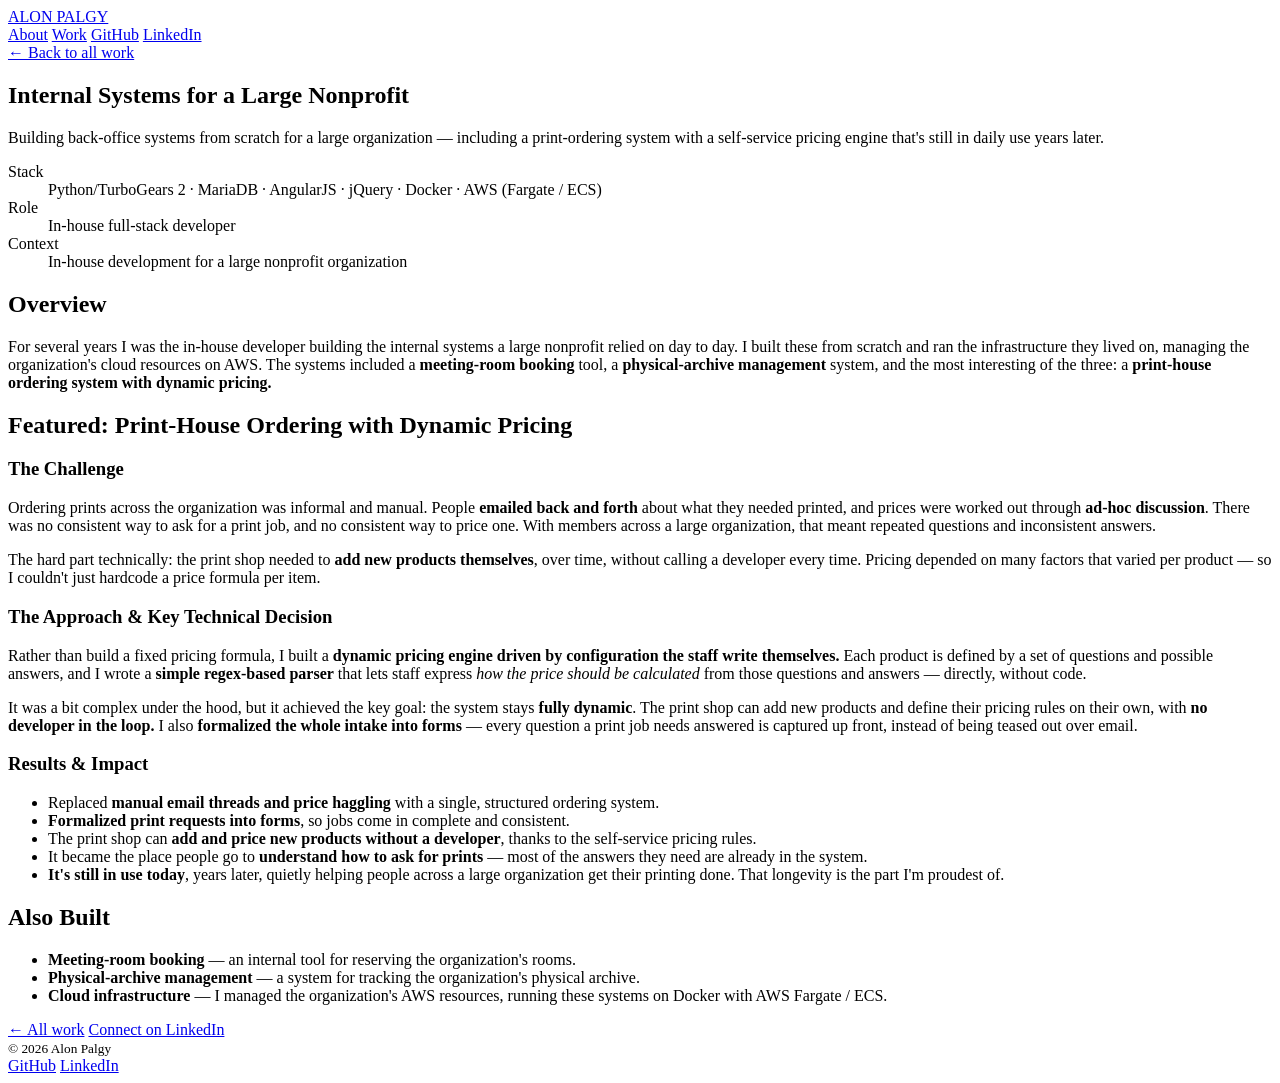
==== projects/dror-israel.html @ 250e5d2b "projects" ====
<!doctype html>
<html lang="en">
<head>
  <meta charset="utf-8">
  <meta name="viewport" content="width=device-width, initial-scale=1">
  <title>Internal Systems for a Large Nonprofit — Alon Palgy</title>
  <meta name="description" content="Case study: building back-office systems from scratch for a large nonprofit — including a print-ordering system with a self-service regex-driven pricing engine still in use today.">
  <link rel="icon" type="image/svg+xml" href="../assets/favicon.svg">
  <link rel="stylesheet" href="../style.css">
  <meta property="og:type" content="article">
  <meta property="og:title" content="Internal Systems for a Large Nonprofit — Alon Palgy">
  <meta property="og:description" content="Back-office systems built from scratch — including a print-ordering system with a self-service pricing engine that's still in daily use years later.">
  <meta property="og:url" content="https://alon-p.github.io/self/projects/dror-israel.html">
</head>
<body>

  <header class="nav">
    <div class="nav-inner">
      <a class="nav-brand" href="../index.html">ALON PALGY</a>
      <nav class="nav-links" aria-label="Primary">
        <a href="../index.html#about">About</a>
        <a href="../index.html#work">Work</a>
        <a href="https://github.com/alon-p" rel="noopener">GitHub</a>
        <a href="https://www.linkedin.com/in/alonpgy" rel="noopener">LinkedIn</a>
      </nav>
    </div>
  </header>

  <main>
    <div class="container">
      <a class="back-link" href="../index.html#work">← Back to all work</a>

      <article>
        <header class="case-header">
          <h1>Internal Systems for a Large Nonprofit</h1>
          <p class="case-tagline">Building back-office systems from scratch for a large organization — including a print-ordering system with a self-service pricing engine that's still in daily use years later.</p>
          <div class="case-meta">
            <dl>
              <dt>Stack</dt><dd>Python/TurboGears 2 · MariaDB · AngularJS · jQuery · Docker · AWS (Fargate / ECS)</dd>
              <dt>Role</dt><dd>In-house full-stack developer</dd>
              <dt>Context</dt><dd>In-house development for a large nonprofit organization</dd>
            </dl>
          </div>
        </header>

        <div class="case-body">
          <h2>Overview</h2>
          <p>For several years I was the in-house developer building the internal systems a large nonprofit relied on day to day. I built these from scratch and ran the infrastructure they lived on, managing the organization's cloud resources on AWS. The systems included a <strong>meeting-room booking</strong> tool, a <strong>physical-archive management</strong> system, and the most interesting of the three: a <strong>print-house ordering system with dynamic pricing.</strong></p>

          <h2>Featured: Print-House Ordering with Dynamic Pricing</h2>

          <h3>The Challenge</h3>
          <p>Ordering prints across the organization was informal and manual. People <strong>emailed back and forth</strong> about what they needed printed, and prices were worked out through <strong>ad-hoc discussion</strong>. There was no consistent way to ask for a print job, and no consistent way to price one. With members across a large organization, that meant repeated questions and inconsistent answers.</p>
          <p>The hard part technically: the print shop needed to <strong>add new products themselves</strong>, over time, without calling a developer every time. Pricing depended on many factors that varied per product — so I couldn't just hardcode a price formula per item.</p>

          <h3>The Approach &amp; Key Technical Decision</h3>
          <p>Rather than build a fixed pricing formula, I built a <strong>dynamic pricing engine driven by configuration the staff write themselves.</strong> Each product is defined by a set of questions and possible answers, and I wrote a <strong>simple regex-based parser</strong> that lets staff express <em>how the price should be calculated</em> from those questions and answers — directly, without code.</p>
          <p>It was a bit complex under the hood, but it achieved the key goal: the system stays <strong>fully dynamic</strong>. The print shop can add new products and define their pricing rules on their own, with <strong>no developer in the loop.</strong> I also <strong>formalized the whole intake into forms</strong> — every question a print job needs answered is captured up front, instead of being teased out over email.</p>

          <h3>Results &amp; Impact</h3>
          <ul>
            <li>Replaced <strong>manual email threads and price haggling</strong> with a single, structured ordering system.</li>
            <li><strong>Formalized print requests into forms</strong>, so jobs come in complete and consistent.</li>
            <li>The print shop can <strong>add and price new products without a developer</strong>, thanks to the self-service pricing rules.</li>
            <li>It became the place people go to <strong>understand how to ask for prints</strong> — most of the answers they need are already in the system.</li>
            <li><strong>It's still in use today</strong>, years later, quietly helping people across a large organization get their printing done. That longevity is the part I'm proudest of.</li>
          </ul>

          <h2>Also Built</h2>
          <ul>
            <li><strong>Meeting-room booking</strong> — an internal tool for reserving the organization's rooms.</li>
            <li><strong>Physical-archive management</strong> — a system for tracking the organization's physical archive.</li>
            <li><strong>Cloud infrastructure</strong> — I managed the organization's AWS resources, running these systems on Docker with AWS Fargate / ECS.</li>
          </ul>
        </div>

        <div class="case-cta">
          <a class="btn btn-secondary" href="../index.html#work">← All work</a>
          <a class="btn btn-primary" href="https://www.linkedin.com/in/alonpgy" rel="noopener">Connect on LinkedIn</a>
        </div>
      </article>
    </div>
  </main>

  <footer class="footer">
    <div class="container footer-inner">
      <small>© 2026 Alon Palgy</small>
      <div class="footer-links">
        <a href="https://github.com/alon-p" rel="noopener">GitHub</a>
        <a href="https://www.linkedin.com/in/alonpgy" rel="noopener">LinkedIn</a>
      </div>
    </div>
  </footer>

</body>
</html>
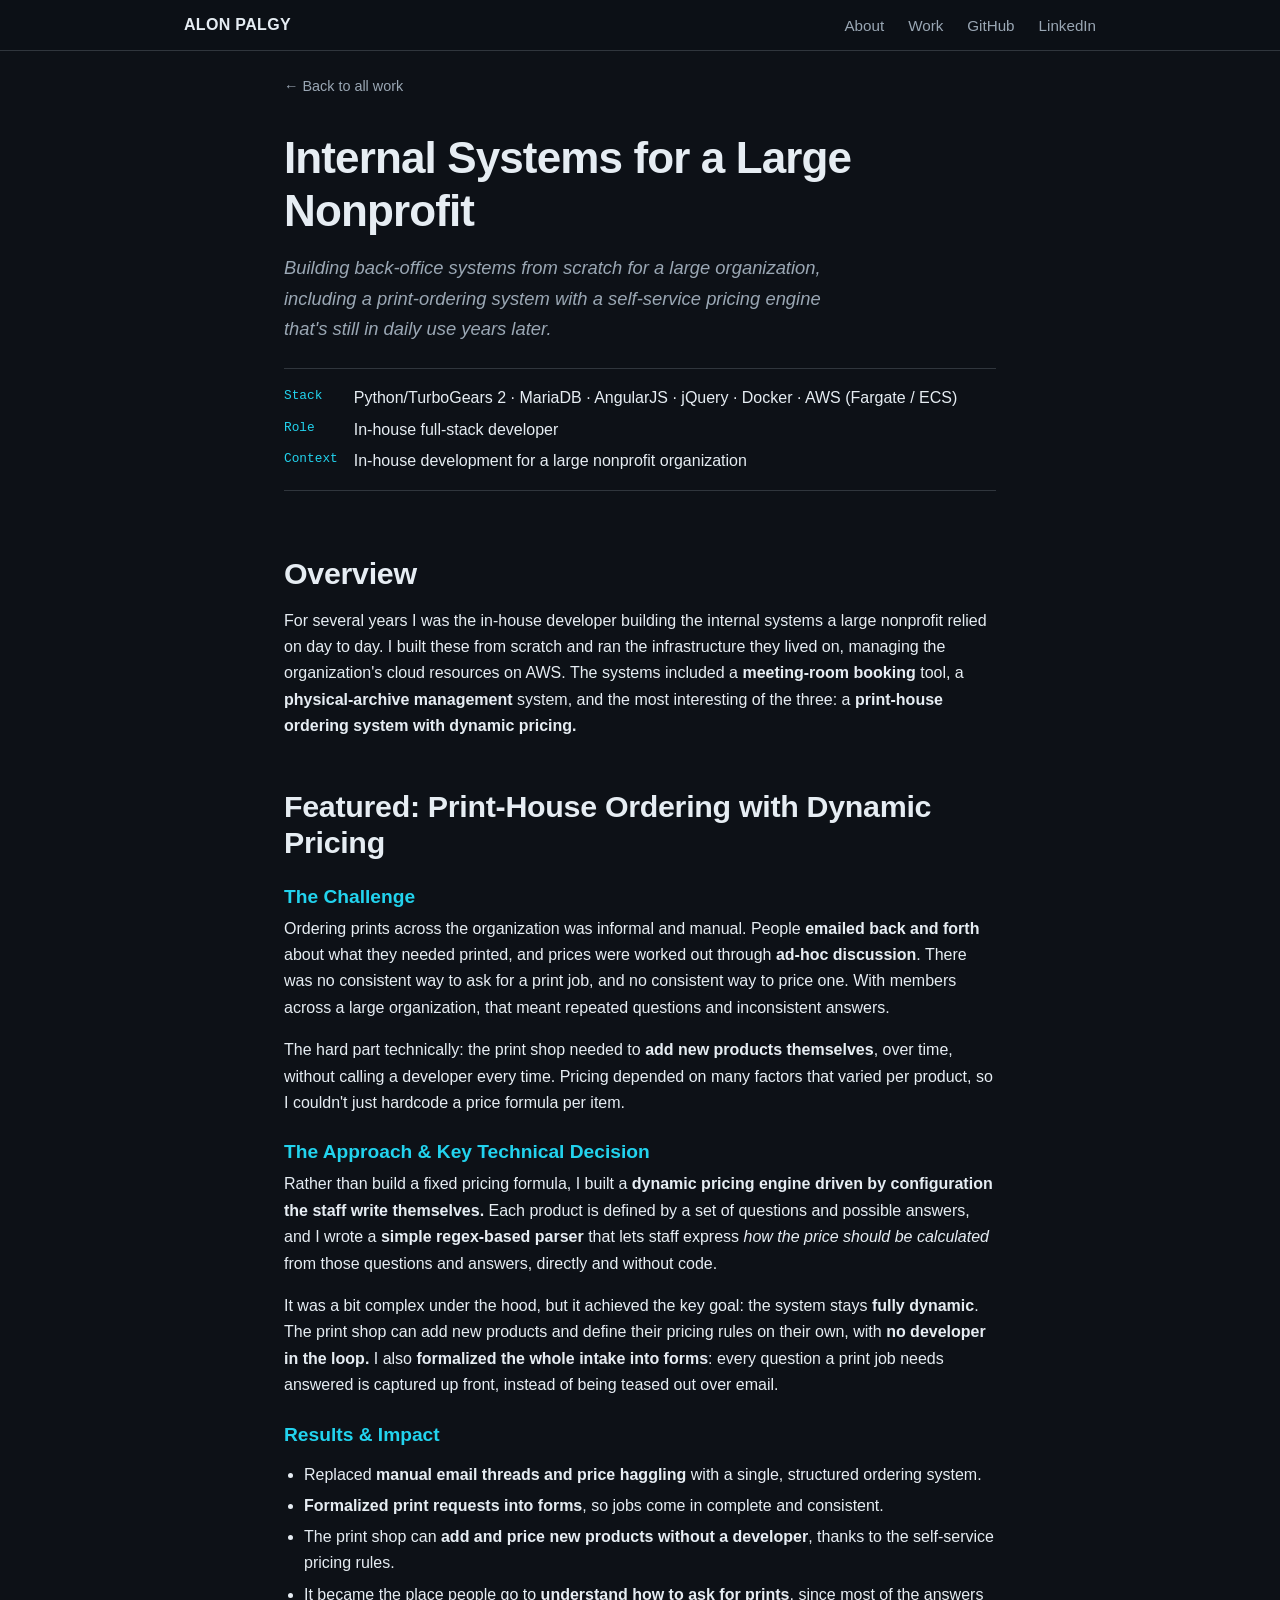
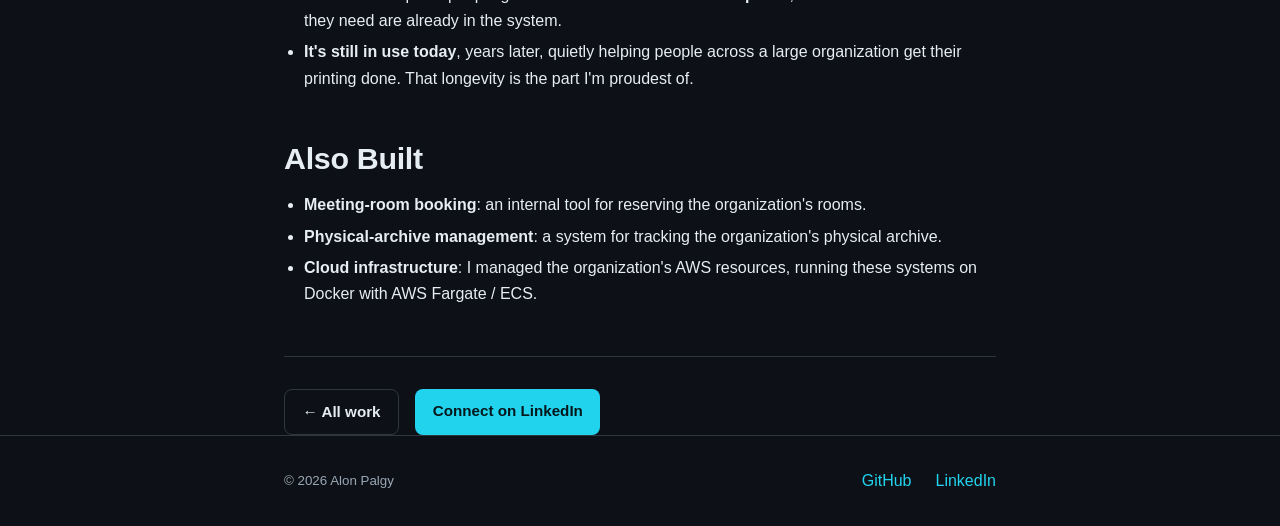
==== commit 6de55249: "updated texts" ====
--- a/projects/dror-israel.html
+++ b/projects/dror-israel.html
@@ -4,12 +4,12 @@
   <meta charset="utf-8">
   <meta name="viewport" content="width=device-width, initial-scale=1">
   <title>Internal Systems for a Large Nonprofit — Alon Palgy</title>
-  <meta name="description" content="Case study: building back-office systems from scratch for a large nonprofit — including a print-ordering system with a self-service regex-driven pricing engine still in use today.">
+  <meta name="description" content="Case study: building back-office systems from scratch for a large nonprofit, including a print-ordering system with a self-service regex-driven pricing engine still in use today.">
   <link rel="icon" type="image/svg+xml" href="../assets/favicon.svg">
   <link rel="stylesheet" href="../style.css">
   <meta property="og:type" content="article">
   <meta property="og:title" content="Internal Systems for a Large Nonprofit — Alon Palgy">
-  <meta property="og:description" content="Back-office systems built from scratch — including a print-ordering system with a self-service pricing engine that's still in daily use years later.">
+  <meta property="og:description" content="Back-office systems built from scratch, including a print-ordering system with a self-service pricing engine that's still in daily use years later.">
   <meta property="og:url" content="https://alon-p.github.io/self/projects/dror-israel.html">
 </head>
 <body>
@@ -33,7 +33,7 @@
       <article>
         <header class="case-header">
           <h1>Internal Systems for a Large Nonprofit</h1>
-          <p class="case-tagline">Building back-office systems from scratch for a large organization — including a print-ordering system with a self-service pricing engine that's still in daily use years later.</p>
+          <p class="case-tagline">Building back-office systems from scratch for a large organization, including a print-ordering system with a self-service pricing engine that's still in daily use years later.</p>
           <div class="case-meta">
             <dl>
               <dt>Stack</dt><dd>Python/TurboGears 2 · MariaDB · AngularJS · jQuery · Docker · AWS (Fargate / ECS)</dd>
@@ -51,26 +51,26 @@
 
           <h3>The Challenge</h3>
           <p>Ordering prints across the organization was informal and manual. People <strong>emailed back and forth</strong> about what they needed printed, and prices were worked out through <strong>ad-hoc discussion</strong>. There was no consistent way to ask for a print job, and no consistent way to price one. With members across a large organization, that meant repeated questions and inconsistent answers.</p>
-          <p>The hard part technically: the print shop needed to <strong>add new products themselves</strong>, over time, without calling a developer every time. Pricing depended on many factors that varied per product — so I couldn't just hardcode a price formula per item.</p>
+          <p>The hard part technically: the print shop needed to <strong>add new products themselves</strong>, over time, without calling a developer every time. Pricing depended on many factors that varied per product, so I couldn't just hardcode a price formula per item.</p>
 
           <h3>The Approach &amp; Key Technical Decision</h3>
-          <p>Rather than build a fixed pricing formula, I built a <strong>dynamic pricing engine driven by configuration the staff write themselves.</strong> Each product is defined by a set of questions and possible answers, and I wrote a <strong>simple regex-based parser</strong> that lets staff express <em>how the price should be calculated</em> from those questions and answers — directly, without code.</p>
-          <p>It was a bit complex under the hood, but it achieved the key goal: the system stays <strong>fully dynamic</strong>. The print shop can add new products and define their pricing rules on their own, with <strong>no developer in the loop.</strong> I also <strong>formalized the whole intake into forms</strong> — every question a print job needs answered is captured up front, instead of being teased out over email.</p>
+          <p>Rather than build a fixed pricing formula, I built a <strong>dynamic pricing engine driven by configuration the staff write themselves.</strong> Each product is defined by a set of questions and possible answers, and I wrote a <strong>simple regex-based parser</strong> that lets staff express <em>how the price should be calculated</em> from those questions and answers, directly and without code.</p>
+          <p>It was a bit complex under the hood, but it achieved the key goal: the system stays <strong>fully dynamic</strong>. The print shop can add new products and define their pricing rules on their own, with <strong>no developer in the loop.</strong> I also <strong>formalized the whole intake into forms</strong>: every question a print job needs answered is captured up front, instead of being teased out over email.</p>
 
           <h3>Results &amp; Impact</h3>
           <ul>
             <li>Replaced <strong>manual email threads and price haggling</strong> with a single, structured ordering system.</li>
             <li><strong>Formalized print requests into forms</strong>, so jobs come in complete and consistent.</li>
             <li>The print shop can <strong>add and price new products without a developer</strong>, thanks to the self-service pricing rules.</li>
-            <li>It became the place people go to <strong>understand how to ask for prints</strong> — most of the answers they need are already in the system.</li>
+            <li>It became the place people go to <strong>understand how to ask for prints</strong>, since most of the answers they need are already in the system.</li>
             <li><strong>It's still in use today</strong>, years later, quietly helping people across a large organization get their printing done. That longevity is the part I'm proudest of.</li>
           </ul>
 
           <h2>Also Built</h2>
           <ul>
-            <li><strong>Meeting-room booking</strong> — an internal tool for reserving the organization's rooms.</li>
-            <li><strong>Physical-archive management</strong> — a system for tracking the organization's physical archive.</li>
-            <li><strong>Cloud infrastructure</strong> — I managed the organization's AWS resources, running these systems on Docker with AWS Fargate / ECS.</li>
+            <li><strong>Meeting-room booking</strong>: an internal tool for reserving the organization's rooms.</li>
+            <li><strong>Physical-archive management</strong>: a system for tracking the organization's physical archive.</li>
+            <li><strong>Cloud infrastructure</strong>: I managed the organization's AWS resources, running these systems on Docker with AWS Fargate / ECS.</li>
           </ul>
         </div>
 
--- a/style.css
+++ b/style.css
@@ -0,0 +1,266 @@
+/* ===========================================================================
+   Alon Palgy — personal site
+   Single shared stylesheet. Zero dependencies. Dark technical theme.
+   =========================================================================== */
+
+/* ---- Design tokens ------------------------------------------------------- */
+:root {
+  --bg:         #0d1117;  /* page background (deep charcoal) */
+  --surface:    #161b22;  /* cards, tag chips, raised areas */
+  --surface-2:  #1c2230;  /* hover surface */
+  --border:     #30363d;  /* dividers, card borders */
+  --text:       #e6edf3;  /* primary text */
+  --text-muted: #9aa7b4;  /* secondary text, dates, captions */
+  --accent:     #22d3ee;  /* cyan — links, underlines, buttons */
+  --accent-dim: #155e6b;  /* muted accent for borders/rules */
+  --accent-ink: #04171b;  /* text on top of accent fills */
+
+  --max-width:  760px;    /* readable measure for prose */
+  --wide:       960px;    /* nav / wide containers */
+
+  --font: -apple-system, BlinkMacSystemFont, "Segoe UI", Roboto, Helvetica, Arial, sans-serif;
+  --mono: ui-monospace, SFMono-Regular, "SF Mono", Menlo, Consolas, "Liberation Mono", monospace;
+
+  --sp-1: 0.5rem;
+  --sp-2: 1rem;
+  --sp-3: 1.5rem;
+  --sp-4: 2rem;
+  --sp-5: 3rem;
+  --sp-6: 4rem;
+
+  --radius: 8px;
+}
+
+/* ---- Reset / base -------------------------------------------------------- */
+*, *::before, *::after { box-sizing: border-box; }
+
+html { -webkit-text-size-adjust: 100%; scroll-behavior: smooth; }
+
+@media (prefers-reduced-motion: reduce) {
+  html { scroll-behavior: auto; }
+  * { transition: none !important; }
+}
+
+body {
+  margin: 0;
+  background: var(--bg);
+  color: var(--text);
+  font-family: var(--font);
+  font-size: 16px;
+  line-height: 1.65;
+  -webkit-font-smoothing: antialiased;
+  text-rendering: optimizeLegibility;
+}
+
+h1, h2, h3, h4 { line-height: 1.2; font-weight: 700; color: var(--text); }
+h1 { font-size: clamp(2rem, 5vw, 2.75rem); letter-spacing: -0.02em; }
+h2 { font-size: clamp(1.5rem, 3.5vw, 1.9rem); letter-spacing: -0.01em; }
+h3 { font-size: 1.2rem; }
+
+p { margin: 0 0 var(--sp-2); }
+
+a { color: var(--accent); text-decoration: none; }
+a:hover { text-decoration: underline; }
+a:focus-visible,
+button:focus-visible { outline: 2px solid var(--accent); outline-offset: 3px; border-radius: 4px; }
+
+ul { padding-left: 1.25rem; }
+li { margin: 0.3rem 0; }
+
+strong { color: var(--text); font-weight: 700; }
+
+/* ---- Layout containers --------------------------------------------------- */
+.container { width: 100%; max-width: var(--max-width); margin: 0 auto; padding: 0 var(--sp-3); }
+.container-wide { max-width: var(--wide); }
+
+main { display: block; }
+
+.section { padding: var(--sp-6) 0; border-top: 1px solid var(--border); }
+.section:first-of-type { border-top: none; }
+
+.section-title {
+  display: inline-block;
+  margin: 0 0 var(--sp-3);
+  padding-bottom: 0.35rem;
+  border-bottom: 3px solid var(--accent);
+}
+
+/* ---- Nav ----------------------------------------------------------------- */
+.nav {
+  position: sticky; top: 0; z-index: 10;
+  background: rgba(13, 17, 23, 0.85);
+  backdrop-filter: saturate(140%) blur(8px);
+  border-bottom: 1px solid var(--border);
+}
+.nav-inner {
+  display: flex; align-items: center; justify-content: space-between;
+  gap: var(--sp-2);
+  max-width: var(--wide); margin: 0 auto; padding: 0.75rem var(--sp-3);
+  flex-wrap: wrap;
+}
+.nav-brand { font-weight: 700; color: var(--text); letter-spacing: 0.02em; }
+.nav-brand:hover { text-decoration: none; color: var(--accent); }
+.nav-links { display: flex; gap: var(--sp-3); flex-wrap: wrap; align-items: center; }
+.nav-links a { color: var(--text-muted); font-size: 0.95rem; }
+.nav-links a:hover { color: var(--accent); text-decoration: none; }
+
+/* ---- Hero ---------------------------------------------------------------- */
+.hero { padding: var(--sp-6) 0 var(--sp-5); }
+.hero h1 { margin: 0 0 var(--sp-2); }
+.hero .title { color: var(--accent); font-family: var(--mono); font-size: 0.95rem; letter-spacing: 0.04em; margin-bottom: var(--sp-2); }
+.hero .lead { font-size: 1.2rem; color: var(--text); max-width: 38ch; }
+.hero .accent-rule { width: 64px; height: 4px; background: var(--accent); border: 0; margin: var(--sp-3) 0; }
+.hero-actions { display: flex; gap: var(--sp-2); flex-wrap: wrap; margin-top: var(--sp-3); }
+
+/* ---- Buttons ------------------------------------------------------------- */
+.btn {
+  display: inline-block;
+  padding: 0.6rem 1.1rem;
+  border-radius: var(--radius);
+  font-weight: 600; font-size: 0.95rem;
+  transition: background 150ms ease, border-color 150ms ease, color 150ms ease;
+}
+.btn-primary { background: var(--accent); color: var(--accent-ink); }
+.btn-primary:hover { background: #5ee3f2; text-decoration: none; }
+.btn-secondary { border: 1px solid var(--border); color: var(--text); }
+.btn-secondary:hover { border-color: var(--accent); color: var(--accent); text-decoration: none; }
+
+/* ---- Skills -------------------------------------------------------------- */
+.skill-group { margin-bottom: var(--sp-3); }
+.skill-group h3 { margin: 0 0 0.25rem; color: var(--accent); font-size: 1rem; }
+.skill-group p { margin: 0; color: var(--text-muted); }
+.skill-group .items { color: var(--text); }
+
+.skills-intro { color: var(--text); margin: 0 0 var(--sp-2); }
+.tier-legend { color: var(--text-muted); font-size: 0.85rem; margin: 0 0 var(--sp-3); display: flex; flex-wrap: wrap; gap: 0.4rem 0.6rem; align-items: center; }
+
+/* Tier chips */
+.tier {
+  font-family: var(--mono); font-size: 0.68rem; text-transform: uppercase; letter-spacing: 0.05em;
+  padding: 0.1rem 0.45rem; border-radius: var(--radius); border: 1px solid var(--border);
+  white-space: nowrap;
+}
+.tier-core     { color: var(--accent); border-color: var(--accent); }
+.tier-strong   { color: var(--text); }
+.tier-familiar { color: var(--text-muted); }
+
+/* Expandable skill (native <details>, no JS) */
+.skill { border-bottom: 1px solid var(--border); }
+.skill summary {
+  cursor: pointer; display: flex; align-items: center; gap: 0.6rem;
+  padding: var(--sp-1) 0; list-style: none;
+}
+.skill summary::-webkit-details-marker { display: none; }
+.skill summary::after { content: "+"; margin-left: auto; color: var(--text-muted); font-family: var(--mono); }
+.skill[open] summary::after { content: "\2212"; }
+.skill summary:focus-visible { outline: 2px solid var(--accent); outline-offset: 2px; }
+.skill .skill-name { font-family: var(--mono); color: var(--text); }
+.skill .skill-body { padding: 0 0 var(--sp-2); }
+.skill .skill-body p { margin: 0 0 var(--sp-1); }
+.skill .seen-in { font-size: 0.85rem; color: var(--text-muted); }
+
+/* Familiar/listed-only tools: plain chips, nothing to expand */
+.skill-listed { display: flex; flex-wrap: wrap; gap: 0.4rem; align-items: center; padding: var(--sp-1) 0; }
+.skill-listed .skill-name { font-family: var(--mono); font-size: 0.85rem; color: var(--text); }
+
+/* ---- How I work ---------------------------------------------------------- */
+.principle { margin-bottom: var(--sp-3); }
+.principle h3 { margin: 0 0 0.25rem; }
+.principle .num { color: var(--accent); font-family: var(--mono); margin-right: 0.5rem; }
+
+/* ---- Stack tags ---------------------------------------------------------- */
+.tags { display: flex; flex-wrap: wrap; gap: 0.4rem; margin: var(--sp-2) 0; padding: 0; list-style: none; }
+.tags li, .tag {
+  font-family: var(--mono); font-size: 0.78rem;
+  background: var(--surface); color: var(--text-muted);
+  border: 1px solid var(--border); border-radius: 6px;
+  padding: 0.18rem 0.5rem;
+}
+
+/* ---- Project teasers ----------------------------------------------------- */
+.teasers { display: grid; gap: var(--sp-3); }
+.teaser {
+  border: 1px solid var(--border); border-radius: var(--radius);
+  background: var(--surface); padding: var(--sp-3);
+  transition: border-color 150ms ease, transform 150ms ease;
+}
+.teaser:hover { border-color: var(--accent-dim); }
+.teaser h3 { margin: 0 0 0.25rem; }
+.teaser h3 a { color: var(--text); }
+.teaser h3 a:hover { color: var(--accent); text-decoration: none; }
+.teaser .tagline { color: var(--text-muted); margin: 0 0 var(--sp-1); }
+.teaser .more { font-weight: 600; font-size: 0.9rem; }
+
+/* ---- Timeline ------------------------------------------------------------ */
+.timeline { list-style: none; padding: 0; margin: 0; }
+.timeline > li { padding: 0 0 var(--sp-3) var(--sp-3); border-left: 2px solid var(--border); position: relative; }
+.timeline > li::before {
+  content: ""; position: absolute; left: -7px; top: 6px;
+  width: 12px; height: 12px; border-radius: 50%;
+  background: var(--bg); border: 2px solid var(--accent);
+}
+.timeline > li:last-child { padding-bottom: 0; }
+.timeline .role { font-weight: 700; }
+.timeline .meta { color: var(--text-muted); font-size: 0.9rem; margin-bottom: 0.35rem; }
+.timeline ul { margin: 0.25rem 0 0; }
+
+/* ---- Open-source cards --------------------------------------------------- */
+.repos { display: grid; gap: var(--sp-3); }
+.repo {
+  border: 1px solid var(--border); border-radius: var(--radius);
+  background: var(--surface); padding: var(--sp-3);
+}
+.repo h3 { margin: 0 0 0.25rem; font-family: var(--mono); font-size: 1.05rem; }
+.repo-role {
+  font-family: var(--mono); font-size: 0.7rem; text-transform: uppercase; letter-spacing: 0.05em;
+  color: var(--accent); border: 1px solid var(--border); border-radius: var(--radius);
+  padding: 0.1rem 0.4rem; margin-left: 0.4rem; vertical-align: middle;
+}
+.repo p { color: var(--text-muted); margin: 0 0 var(--sp-1); }
+.repo .links { display: flex; gap: var(--sp-2); flex-wrap: wrap; font-size: 0.9rem; }
+
+/* ---- Case study (project pages) ----------------------------------------- */
+.back-link { display: inline-block; margin: var(--sp-3) 0 0; color: var(--text-muted); font-size: 0.9rem; }
+.back-link:hover { color: var(--accent); }
+
+.case-header { padding: var(--sp-4) 0 var(--sp-2); }
+.case-header h1 { margin: 0 0 var(--sp-2); }
+.case-tagline { color: var(--text-muted); font-size: 1.15rem; font-style: italic; max-width: 55ch; }
+.case-meta { margin: var(--sp-3) 0 0; padding: var(--sp-2) 0; border-top: 1px solid var(--border); border-bottom: 1px solid var(--border); }
+.case-meta dl { display: grid; grid-template-columns: auto 1fr; gap: 0.3rem var(--sp-2); margin: 0; }
+.case-meta dt { color: var(--accent); font-family: var(--mono); font-size: 0.8rem; }
+.case-meta dd { margin: 0; color: var(--text); }
+
+.case-body h2 { margin: var(--sp-5) 0 var(--sp-2); }
+.case-body h3 { margin: var(--sp-3) 0 0.5rem; color: var(--accent); }
+.case-body blockquote {
+  margin: var(--sp-3) 0; padding: var(--sp-2) var(--sp-3);
+  border-left: 3px solid var(--accent-dim); background: var(--surface);
+  color: var(--text-muted); border-radius: 0 var(--radius) var(--radius) 0;
+}
+
+.case-cta { margin: var(--sp-5) 0 0; padding-top: var(--sp-4); border-top: 1px solid var(--border); display: flex; gap: var(--sp-2); flex-wrap: wrap; }
+
+/* ---- Footer -------------------------------------------------------------- */
+.footer { border-top: 1px solid var(--border); padding: var(--sp-4) 0; color: var(--text-muted); }
+.footer-inner { display: flex; justify-content: space-between; gap: var(--sp-2); flex-wrap: wrap; align-items: center; }
+.footer-links { display: flex; gap: var(--sp-3); }
+.footer small { color: var(--text-muted); }
+
+/* ---- Responsive ---------------------------------------------------------- */
+@media (max-width: 640px) {
+  .nav-inner { justify-content: center; }
+  .nav-links { gap: var(--sp-2); justify-content: center; }
+  .section { padding: var(--sp-5) 0; }
+  .hero { padding: var(--sp-5) 0 var(--sp-4); }
+  .case-meta dl { grid-template-columns: 1fr; }
+  .case-meta dt { margin-top: 0.4rem; }
+}
+
+/* ---- Print --------------------------------------------------------------- */
+@media print {
+  :root { --bg: #fff; --surface: #fff; --text: #111; --text-muted: #444; --border: #ccc; --accent: #036; }
+  .nav, .hero-actions, .case-cta, .back-link { display: none; }
+  body { font-size: 12pt; }
+  a { color: #036; }
+}
